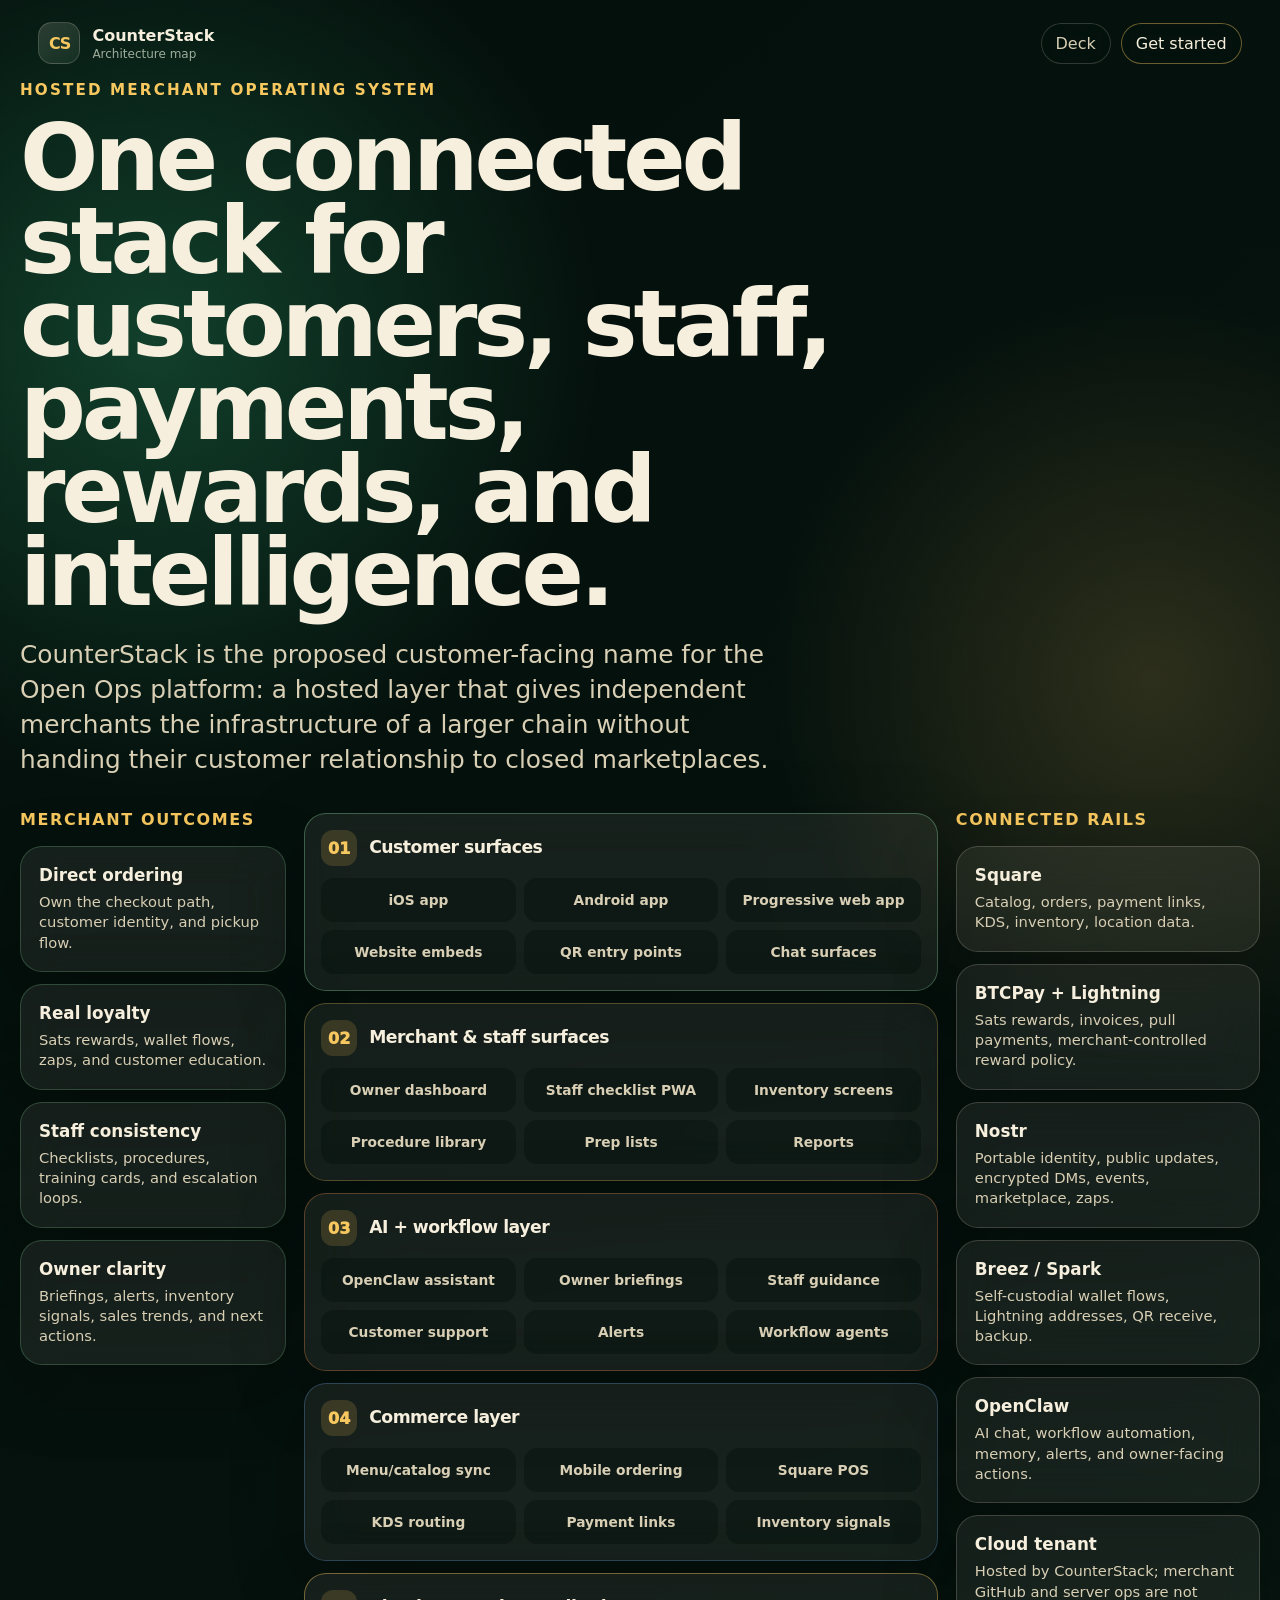
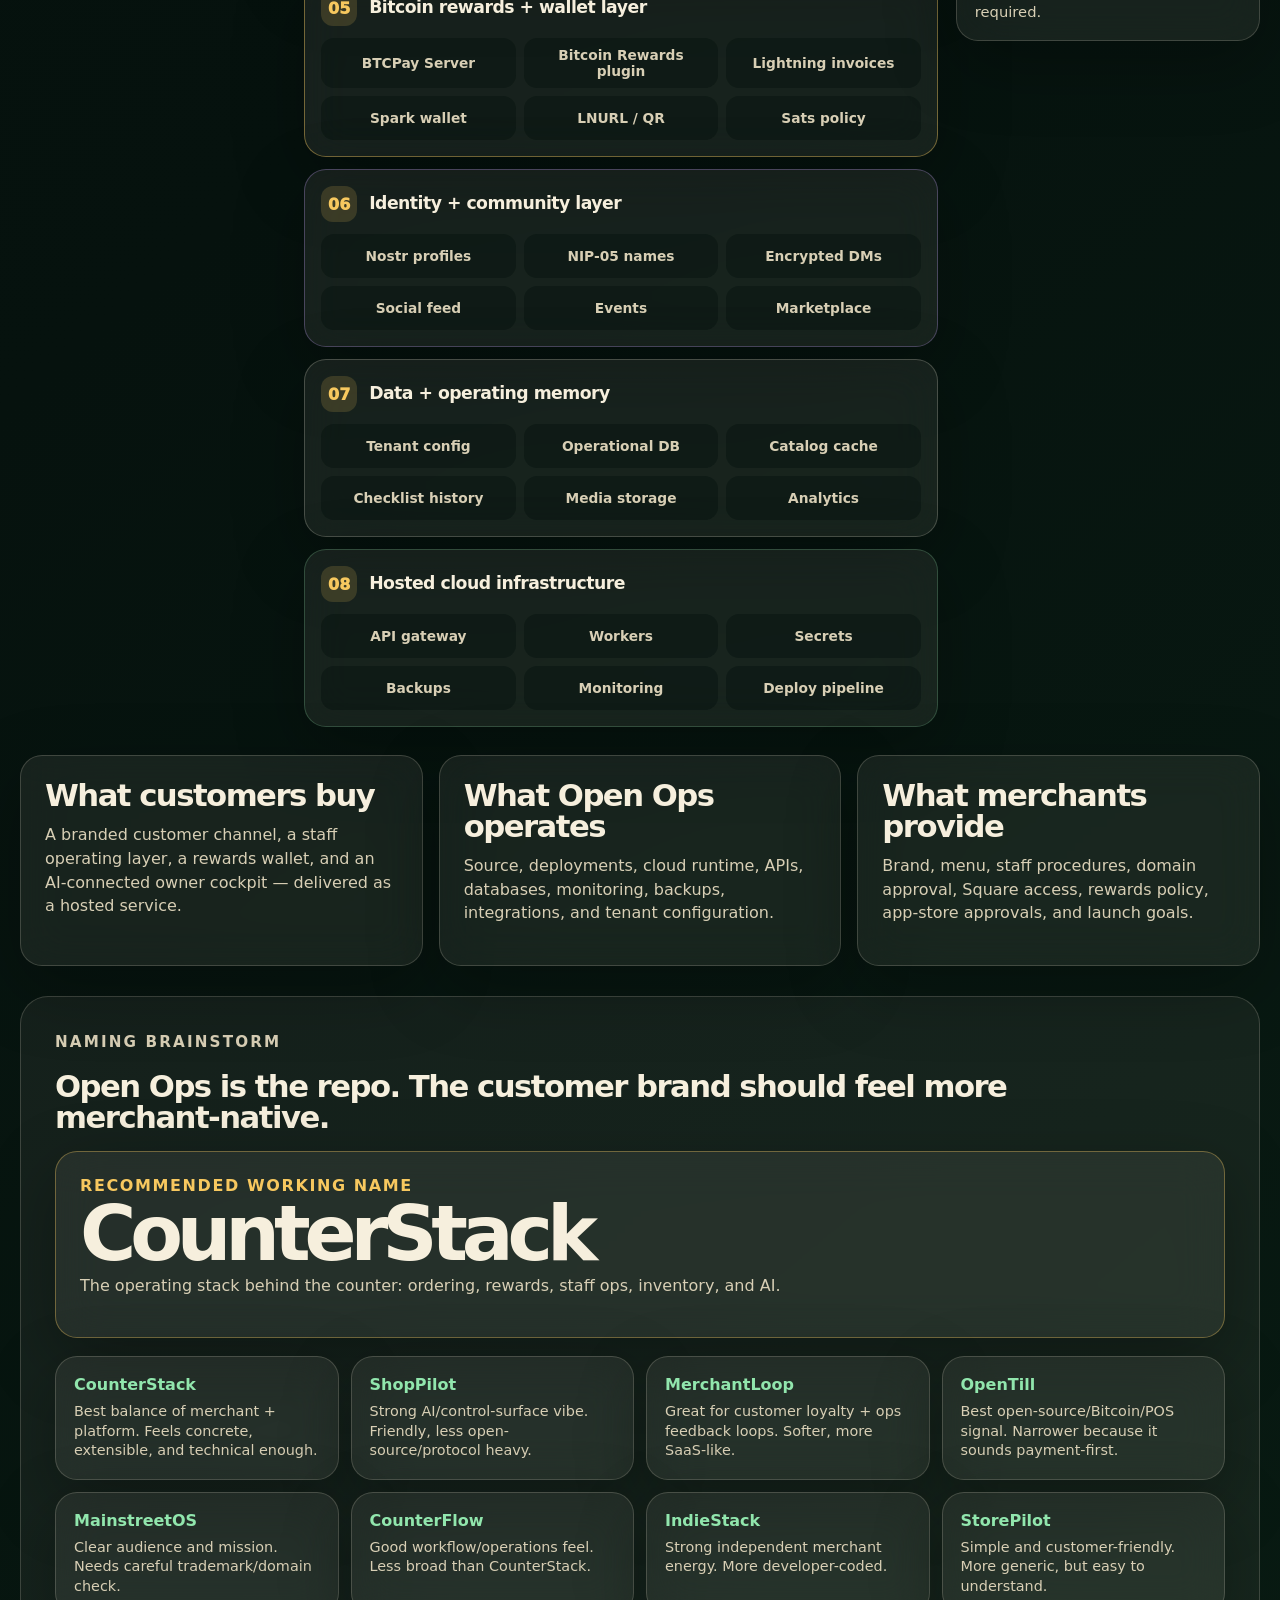
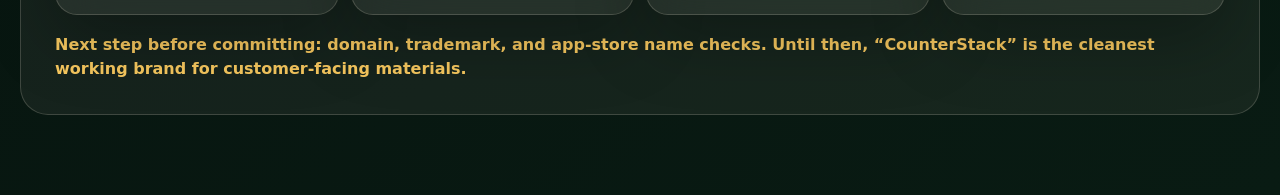
==== site/architecture.html @ 04ee6bf1 "Add architecture map and naming brainstorm" ====
<!doctype html>
<html lang="en">
  <head>
    <meta charset="utf-8" />
    <meta name="viewport" content="width=device-width, initial-scale=1" />
    <meta
      name="description"
      content="CounterStack architecture: a hosted merchant operating system for customer apps, staff ops, Bitcoin rewards, Nostr identity, and AI assistance."
    />
    <title>Architecture — CounterStack / Open Ops</title>
    <link rel="stylesheet" href="styles.css" />
  </head>
  <body class="architecture-page">
    <div class="ambient ambient-one"></div>
    <div class="ambient ambient-two"></div>

    <header class="topbar intake-topbar">
      <a class="brand" href="index.html#1" aria-label="Back to deck">
        <span class="brand-mark">CS</span>
        <span>
          <strong>CounterStack</strong>
          <small>Architecture map</small>
        </span>
      </a>
      <div class="topbar-actions">
        <a class="ghost-button" href="index.html#1">Deck</a>
        <a class="ghost-button get-started-link" href="get-started.html">Get started</a>
      </div>
    </header>

    <main class="architecture-shell">
      <section class="architecture-hero">
        <p class="eyebrow">Hosted merchant operating system</p>
        <h1>One connected stack for customers, staff, payments, rewards, and intelligence.</h1>
        <p class="lead">
          CounterStack is the proposed customer-facing name for the Open Ops platform: a hosted layer that gives independent merchants the infrastructure of a larger chain without handing their customer relationship to closed marketplaces.
        </p>
      </section>

      <section class="architecture-map" aria-label="Comprehensive CounterStack architecture diagram">
        <div class="map-column outcomes">
          <h2>Merchant outcomes</h2>
          <div class="map-card outcome-card"><strong>Direct ordering</strong><span>Own the checkout path, customer identity, and pickup flow.</span></div>
          <div class="map-card outcome-card"><strong>Real loyalty</strong><span>Sats rewards, wallet flows, zaps, and customer education.</span></div>
          <div class="map-card outcome-card"><strong>Staff consistency</strong><span>Checklists, procedures, training cards, and escalation loops.</span></div>
          <div class="map-card outcome-card"><strong>Owner clarity</strong><span>Briefings, alerts, inventory signals, sales trends, and next actions.</span></div>
        </div>

        <div class="map-column core-stack">
          <div class="architecture-layer customer-layer">
            <div class="layer-title"><span>01</span><h2>Customer surfaces</h2></div>
            <div class="layer-grid">
              <b>iOS app</b><b>Android app</b><b>Progressive web app</b><b>Website embeds</b><b>QR entry points</b><b>Chat surfaces</b>
            </div>
          </div>

          <div class="architecture-layer merchant-layer">
            <div class="layer-title"><span>02</span><h2>Merchant & staff surfaces</h2></div>
            <div class="layer-grid">
              <b>Owner dashboard</b><b>Staff checklist PWA</b><b>Inventory screens</b><b>Procedure library</b><b>Prep lists</b><b>Reports</b>
            </div>
          </div>

          <div class="architecture-layer intelligence-layer">
            <div class="layer-title"><span>03</span><h2>AI + workflow layer</h2></div>
            <div class="layer-grid">
              <b>OpenClaw assistant</b><b>Owner briefings</b><b>Staff guidance</b><b>Customer support</b><b>Alerts</b><b>Workflow agents</b>
            </div>
          </div>

          <div class="architecture-layer commerce-layer">
            <div class="layer-title"><span>04</span><h2>Commerce layer</h2></div>
            <div class="layer-grid">
              <b>Menu/catalog sync</b><b>Mobile ordering</b><b>Square POS</b><b>KDS routing</b><b>Payment links</b><b>Inventory signals</b>
            </div>
          </div>

          <div class="architecture-layer rewards-layer">
            <div class="layer-title"><span>05</span><h2>Bitcoin rewards + wallet layer</h2></div>
            <div class="layer-grid">
              <b>BTCPay Server</b><b>Bitcoin Rewards plugin</b><b>Lightning invoices</b><b>Spark wallet</b><b>LNURL / QR</b><b>Sats policy</b>
            </div>
          </div>

          <div class="architecture-layer identity-layer">
            <div class="layer-title"><span>06</span><h2>Identity + community layer</h2></div>
            <div class="layer-grid">
              <b>Nostr profiles</b><b>NIP-05 names</b><b>Encrypted DMs</b><b>Social feed</b><b>Events</b><b>Marketplace</b>
            </div>
          </div>

          <div class="architecture-layer data-layer">
            <div class="layer-title"><span>07</span><h2>Data + operating memory</h2></div>
            <div class="layer-grid">
              <b>Tenant config</b><b>Operational DB</b><b>Catalog cache</b><b>Checklist history</b><b>Media storage</b><b>Analytics</b>
            </div>
          </div>

          <div class="architecture-layer infra-layer">
            <div class="layer-title"><span>08</span><h2>Hosted cloud infrastructure</h2></div>
            <div class="layer-grid">
              <b>API gateway</b><b>Workers</b><b>Secrets</b><b>Backups</b><b>Monitoring</b><b>Deploy pipeline</b>
            </div>
          </div>
        </div>

        <div class="map-column integrations">
          <h2>Connected rails</h2>
          <div class="map-card"><strong>Square</strong><span>Catalog, orders, payment links, KDS, inventory, location data.</span></div>
          <div class="map-card"><strong>BTCPay + Lightning</strong><span>Sats rewards, invoices, pull payments, merchant-controlled reward policy.</span></div>
          <div class="map-card"><strong>Nostr</strong><span>Portable identity, public updates, encrypted DMs, events, marketplace, zaps.</span></div>
          <div class="map-card"><strong>Breez / Spark</strong><span>Self-custodial wallet flows, Lightning addresses, QR receive, backup.</span></div>
          <div class="map-card"><strong>OpenClaw</strong><span>AI chat, workflow automation, memory, alerts, and owner-facing actions.</span></div>
          <div class="map-card"><strong>Cloud tenant</strong><span>Hosted by CounterStack; merchant GitHub and server ops are not required.</span></div>
        </div>
      </section>

      <section class="architecture-story">
        <article>
          <h2>What customers buy</h2>
          <p>
            A branded customer channel, a staff operating layer, a rewards wallet, and an AI-connected owner cockpit — delivered as a hosted service.
          </p>
        </article>
        <article>
          <h2>What Open Ops operates</h2>
          <p>
            Source, deployments, cloud runtime, APIs, databases, monitoring, backups, integrations, and tenant configuration.
          </p>
        </article>
        <article>
          <h2>What merchants provide</h2>
          <p>
            Brand, menu, staff procedures, domain approval, Square access, rewards policy, app-store approvals, and launch goals.
          </p>
        </article>
      </section>

      <section class="naming-lab" aria-labelledby="naming-title">
        <p class="eyebrow">Naming brainstorm</p>
        <h2 id="naming-title">Open Ops is the repo. The customer brand should feel more merchant-native.</h2>
        <div class="name-recommendation">
          <span>Recommended working name</span>
          <strong>CounterStack</strong>
          <p>The operating stack behind the counter: ordering, rewards, staff ops, inventory, and AI.</p>
        </div>
        <div class="name-grid">
          <article><strong>CounterStack</strong><span>Best balance of merchant + platform. Feels concrete, extensible, and technical enough.</span></article>
          <article><strong>ShopPilot</strong><span>Strong AI/control-surface vibe. Friendly, less open-source/protocol heavy.</span></article>
          <article><strong>MerchantLoop</strong><span>Great for customer loyalty + ops feedback loops. Softer, more SaaS-like.</span></article>
          <article><strong>OpenTill</strong><span>Best open-source/Bitcoin/POS signal. Narrower because it sounds payment-first.</span></article>
          <article><strong>MainstreetOS</strong><span>Clear audience and mission. Needs careful trademark/domain check.</span></article>
          <article><strong>CounterFlow</strong><span>Good workflow/operations feel. Less broad than CounterStack.</span></article>
          <article><strong>IndieStack</strong><span>Strong independent merchant energy. More developer-coded.</span></article>
          <article><strong>StorePilot</strong><span>Simple and customer-friendly. More generic, but easy to understand.</span></article>
        </div>
        <p class="naming-note">Next step before committing: domain, trademark, and app-store name checks. Until then, “CounterStack” is the cleanest working brand for customer-facing materials.</p>
      </section>
    </main>
  </body>
</html>
---- site/styles.css ----
:root {
  color-scheme: dark;
  --bg: #06120e;
  --bg-2: #0c2018;
  --panel: rgba(246, 239, 221, 0.08);
  --panel-strong: rgba(246, 239, 221, 0.14);
  --cream: #f6efdd;
  --cream-soft: #d8cfb5;
  --muted: #9fae9c;
  --green: #123d2c;
  --green-2: #1f6f4a;
  --mint: #91e6ad;
  --gold: #f7c85f;
  --orange: #f08b4f;
  --line: rgba(246, 239, 221, 0.18);
  --shadow: 0 30px 90px rgba(0, 0, 0, 0.4);
  --radius: 28px;
  --radius-sm: 16px;
  --font: ui-sans-serif, system-ui, -apple-system, BlinkMacSystemFont, "SF Pro Display", "Segoe UI", sans-serif;
  --mono: ui-monospace, SFMono-Regular, Menlo, Monaco, Consolas, "Liberation Mono", monospace;
}

* {
  box-sizing: border-box;
}

html,
body {
  min-height: 100%;
  margin: 0;
  overflow: hidden;
  background:
    radial-gradient(circle at 12% 10%, rgba(31, 111, 74, 0.5), transparent 28rem),
    radial-gradient(circle at 90% 20%, rgba(247, 200, 95, 0.16), transparent 24rem),
    radial-gradient(circle at 50% 120%, rgba(145, 230, 173, 0.12), transparent 28rem),
    linear-gradient(140deg, #04100c, var(--bg) 45%, #091b13);
  color: var(--cream);
  font-family: var(--font);
}

body::before {
  position: fixed;
  inset: 0;
  z-index: -3;
  pointer-events: none;
  content: "";
  opacity: 0.18;
  background-image:
    linear-gradient(rgba(246, 239, 221, 0.06) 1px, transparent 1px),
    linear-gradient(90deg, rgba(246, 239, 221, 0.06) 1px, transparent 1px);
  background-size: 72px 72px;
  mask-image: radial-gradient(circle at 50% 50%, black, transparent 78%);
}

.ambient {
  position: fixed;
  z-index: -2;
  filter: blur(22px);
  border-radius: 999px;
  opacity: 0.55;
  pointer-events: none;
}

.ambient-one {
  width: 24rem;
  height: 24rem;
  left: -8rem;
  bottom: 6rem;
  background: rgba(31, 111, 74, 0.34);
}

.ambient-two {
  width: 18rem;
  height: 18rem;
  right: -4rem;
  top: 7rem;
  background: rgba(247, 200, 95, 0.14);
}

.topbar,
.bottombar {
  position: fixed;
  left: clamp(18px, 3vw, 44px);
  right: clamp(18px, 3vw, 44px);
  z-index: 10;
  display: flex;
  align-items: center;
  justify-content: space-between;
  color: var(--cream-soft);
}

.topbar {
  top: 22px;
}

.bottombar {
  bottom: 22px;
  gap: 18px;
}

.brand {
  display: inline-flex;
  gap: 12px;
  align-items: center;
  color: var(--cream);
  text-decoration: none;
}

.brand-mark {
  display: grid;
  width: 42px;
  height: 42px;
  place-items: center;
  border: 1px solid var(--line);
  border-radius: 14px;
  background: linear-gradient(145deg, rgba(246, 239, 221, 0.16), rgba(145, 230, 173, 0.08));
  color: var(--gold);
  font-weight: 900;
  letter-spacing: -0.08em;
}

.brand strong,
.brand small {
  display: block;
}

.brand small {
  margin-top: 2px;
  color: var(--muted);
  font-size: 0.75rem;
}

.topbar-actions {
  display: flex;
  gap: 10px;
  align-items: center;
}

.slide-count,
.ghost-button {
  border: 1px solid var(--line);
  border-radius: 999px;
  background: rgba(5, 18, 14, 0.56);
  color: var(--cream-soft);
  backdrop-filter: blur(18px);
}

.slide-count {
  padding: 10px 14px;
  font-size: 0.82rem;
}

.ghost-button {
  padding: 10px 14px;
  cursor: pointer;
  font: inherit;
  transition: 180ms ease;
}

.ghost-button:hover,
.ghost-button[aria-pressed="true"] {
  border-color: rgba(247, 200, 95, 0.45);
  color: var(--cream);
  transform: translateY(-1px);
}

.deck {
  position: relative;
  width: 100vw;
  height: 100vh;
}

.slide {
  position: absolute;
  inset: 0;
  display: none;
  width: 100%;
  height: 100%;
  padding: clamp(84px, 9vh, 112px) clamp(32px, 6vw, 92px) clamp(76px, 8vh, 100px);
  overflow: hidden;
}

.slide.active {
  display: block;
  animation: slideIn 420ms cubic-bezier(0.2, 0.8, 0.2, 1);
}

@keyframes slideIn {
  from {
    opacity: 0;
    transform: translateY(18px) scale(0.99);
  }
  to {
    opacity: 1;
    transform: translateY(0) scale(1);
  }
}

.slide::after {
  position: absolute;
  right: clamp(24px, 5vw, 72px);
  bottom: clamp(72px, 9vh, 110px);
  z-index: -1;
  width: min(42vw, 560px);
  height: min(42vw, 560px);
  content: "";
  border: 1px solid rgba(246, 239, 221, 0.08);
  border-radius: 50%;
  background: radial-gradient(circle, rgba(145, 230, 173, 0.08), transparent 62%);
}

.eyebrow {
  margin: 0 0 18px;
  color: var(--gold);
  font-size: clamp(0.78rem, 1.2vw, 0.95rem);
  font-weight: 800;
  letter-spacing: 0.14em;
  text-transform: uppercase;
}

h1,
h2,
h3,
p {
  margin-top: 0;
}

h1 {
  max-width: 9ch;
  margin-bottom: 18px;
  font-size: clamp(5.8rem, 15vw, 13.5rem);
  line-height: 0.78;
  letter-spacing: -0.095em;
}

h2 {
  max-width: 1040px;
  margin-bottom: 34px;
  font-size: clamp(2.55rem, 5.5vw, 6.1rem);
  line-height: 0.92;
  letter-spacing: -0.072em;
}

h3 {
  margin-bottom: 10px;
  color: var(--cream);
  font-size: clamp(1.02rem, 1.5vw, 1.35rem);
  line-height: 1.06;
  letter-spacing: -0.035em;
}

.lead {
  max-width: 760px;
  color: var(--cream-soft);
  font-size: clamp(1.08rem, 2vw, 1.55rem);
  line-height: 1.42;
}

.hero-subtitle {
  margin-bottom: 22px;
  color: var(--mint);
  font-size: clamp(1.5rem, 3.3vw, 3rem);
  line-height: 1;
  letter-spacing: -0.055em;
}

.slide-grid,
.split,
.three-column,
.proof-grid,
.feature-showcase,
.chat-layout,
.pricing-grid,
.moat-grid,
.ask-grid {
  display: grid;
  gap: clamp(18px, 3vw, 36px);
}

.hero-grid {
  grid-template-columns: minmax(0, 1fr) minmax(360px, 0.68fr);
  align-items: center;
  height: 100%;
}

.hero-actions,
.pill-row {
  display: flex;
  flex-wrap: wrap;
  gap: 10px;
}

.hero-actions span,
.pill-row span {
  padding: 10px 14px;
  border: 1px solid var(--line);
  border-radius: 999px;
  background: rgba(246, 239, 221, 0.07);
  color: var(--cream-soft);
  font-size: 0.95rem;
}

.device-cluster {
  position: relative;
  min-height: 520px;
}

.phone,
.feature-phone,
.dashboard-card,
.briefing-card,
.identity-card,
.chat-window,
.fit-card,
.card,
.price-card,
.proof-grid article,
.moat-grid article,
.ask-grid article,
.ops-step,
.revenue-wheel div {
  border: 1px solid var(--line);
  border-radius: var(--radius);
  background:
    linear-gradient(145deg, rgba(246, 239, 221, 0.12), rgba(246, 239, 221, 0.05)),
    rgba(5, 18, 14, 0.54);
  box-shadow: var(--shadow);
  backdrop-filter: blur(22px);
}

.phone {
  position: absolute;
  right: 40px;
  top: 2px;
  width: 250px;
  height: 500px;
  padding: 22px;
  border-radius: 38px;
  transform: rotate(4deg);
}

.phone-left {
  right: 54px;
}

.phone-header {
  width: 74px;
  height: 8px;
  margin: 0 auto 30px;
  border-radius: 999px;
  background: rgba(246, 239, 221, 0.22);
}

.app-card {
  padding: 18px;
  margin-bottom: 14px;
  border-radius: 18px;
  font-weight: 800;
}

.app-card.green {
  background: linear-gradient(135deg, var(--green-2), #2a9b66);
  color: #edfff4;
}

.app-card.cream {
  background: var(--cream);
  color: #153628;
}

.app-card.outline {
  border: 1px solid var(--line);
  color: var(--cream-soft);
}

.dashboard-card {
  position: absolute;
  right: 220px;
  bottom: 32px;
  width: min(390px, 80vw);
  padding: 24px;
}

.dashboard-topline,
.briefing-header,
.metric-row {
  display: flex;
  align-items: center;
  justify-content: space-between;
}

.dashboard-topline {
  margin-bottom: 22px;
  color: var(--gold);
  font-weight: 800;
}

.metric-row {
  padding: 12px 0;
  border-top: 1px solid var(--line);
  color: var(--cream-soft);
}

.metric-row b {
  color: var(--mint);
}

.sparkline {
  height: 70px;
  margin-top: 16px;
  border-radius: 18px;
  background:
    linear-gradient(120deg, transparent 0 12%, rgba(145, 230, 173, 0.22) 12% 18%, transparent 18% 31%, rgba(247, 200, 95, 0.25) 31% 36%, transparent 36% 52%, rgba(145, 230, 173, 0.28) 52% 60%, transparent 60%),
    linear-gradient(to top, rgba(145, 230, 173, 0.18), transparent),
    rgba(246, 239, 221, 0.06);
}

.split {
  grid-template-columns: minmax(0, 0.92fr) minmax(380px, 1fr);
  align-items: start;
}

.split.reverse {
  grid-template-columns: minmax(380px, 0.72fr) minmax(0, 1fr);
}

.pain-list,
.check-list,
.two-column-list ul {
  padding: 0;
  margin: 0;
  list-style: none;
}

.pain-list li,
.check-list li,
.two-column-list li {
  position: relative;
  padding: 12px 0 12px 34px;
  border-bottom: 1px solid rgba(246, 239, 221, 0.1);
  color: var(--cream-soft);
  font-size: clamp(1rem, 1.45vw, 1.25rem);
}

.pain-list li::before,
.check-list li::before,
.two-column-list li::before {
  position: absolute;
  left: 0;
  color: var(--gold);
  content: "✦";
}

.check-list li::before,
.two-column-list li::before {
  color: var(--mint);
  content: "✓";
}

.messy-stack,
.merchant-grid {
  display: flex;
  flex-wrap: wrap;
  gap: 14px;
  align-content: start;
  padding: 32px;
  border: 1px solid var(--line);
  border-radius: var(--radius);
  background: rgba(246, 239, 221, 0.06);
}

.messy-stack span,
.merchant-grid span {
  padding: 16px 18px;
  border: 1px solid rgba(246, 239, 221, 0.18);
  border-radius: 18px;
  background: rgba(5, 18, 14, 0.5);
  color: var(--cream);
  font-weight: 850;
}

.three-column,
.pricing-grid,
.moat-grid,
.ask-grid {
  grid-template-columns: repeat(3, minmax(0, 1fr));
}

.three-column.compact {
  margin-top: 30px;
}

.card,
.proof-grid article,
.moat-grid article,
.ask-grid article,
.price-card {
  padding: clamp(20px, 2.5vw, 32px);
}

.card p,
.proof-grid p,
.moat-grid p,
.ask-grid p,
.price-card p,
.fit-card p,
.ops-step small,
.revenue-wheel span,
.ai-capabilities span {
  color: var(--cream-soft);
  line-height: 1.45;
}

.icon {
  display: inline-grid;
  width: 48px;
  height: 48px;
  margin-bottom: 18px;
  place-items: center;
  border-radius: 16px;
  background: rgba(247, 200, 95, 0.13);
  font-size: 1.35rem;
}

.statement {
  max-width: 960px;
  margin: 34px 0 0;
  color: var(--mint);
  font-size: clamp(1.25rem, 2.2vw, 2rem);
  font-weight: 850;
  line-height: 1.18;
  letter-spacing: -0.045em;
}

.statement.small {
  font-size: clamp(1.05rem, 1.7vw, 1.38rem);
}

.layered-system {
  display: grid;
  gap: 16px;
  max-width: 1080px;
}

.layer {
  display: grid;
  grid-template-columns: minmax(190px, 0.28fr) 1fr;
  gap: 20px;
  align-items: center;
  padding: 24px 28px;
  border: 1px solid var(--line);
  border-radius: 22px;
  background: rgba(246, 239, 221, 0.07);
}

.layer strong {
  color: var(--cream);
  font-size: clamp(1.12rem, 1.7vw, 1.45rem);
}

.layer span {
  color: var(--cream-soft);
}

.layer-customer { border-color: rgba(145, 230, 173, 0.32); }
.layer-ops { border-color: rgba(247, 200, 95, 0.3); }
.layer-intel { border-color: rgba(240, 139, 79, 0.3); }
.layer-open { border-color: rgba(246, 239, 221, 0.22); }

.proof-grid {
  grid-template-columns: repeat(3, minmax(0, 1fr));
}

.proof-grid article {
  min-height: 180px;
}

.feature-showcase {
  grid-template-columns: minmax(280px, 0.42fr) minmax(0, 1fr);
  align-items: center;
}

.feature-phone {
  min-height: 520px;
  padding: 30px;
  border-radius: 42px;
}

.feature-phone h3 {
  font-size: 2rem;
}

.tab-row {
  display: flex;
  gap: 8px;
  margin-bottom: 28px;
}

.tab-row span {
  flex: 1;
  padding: 9px;
  border-radius: 999px;
  background: rgba(246, 239, 221, 0.08);
  color: var(--cream-soft);
  text-align: center;
  font-size: 0.78rem;
}

.two-column-list {
  display: grid;
  grid-template-columns: repeat(2, minmax(0, 1fr));
  gap: 28px;
}

.architecture-row {
  display: grid;
  grid-template-columns: 1.2fr auto 1.2fr auto 1fr auto 1fr;
  gap: 12px;
  align-items: center;
  margin-bottom: 18px;
}

.node {
  min-height: 126px;
  display: grid;
  place-items: center;
  padding: 22px;
  border: 1px solid var(--line);
  border-radius: 24px;
  background: rgba(246, 239, 221, 0.07);
  color: var(--cream);
  font-weight: 900;
  text-align: center;
  line-height: 1.1;
}

.node small {
  color: var(--cream-soft);
  font-weight: 650;
}

.node.accent {
  border-color: rgba(247, 200, 95, 0.55);
  background: linear-gradient(145deg, rgba(247, 200, 95, 0.16), rgba(246, 239, 221, 0.06));
}

.arrow {
  color: var(--gold);
  font-size: 2rem;
  font-weight: 900;
}

.footnote {
  margin-top: 22px;
  padding: 16px 18px;
  border: 1px solid rgba(247, 200, 95, 0.22);
  border-radius: 18px;
  background: rgba(247, 200, 95, 0.07);
  color: var(--cream-soft);
}

code {
  font-family: var(--mono);
  color: var(--mint);
}

.identity-card {
  padding: 34px;
}

.avatar {
  display: inline-grid;
  width: 78px;
  height: 78px;
  margin-bottom: 28px;
  place-items: center;
  border-radius: 24px;
  background: linear-gradient(145deg, var(--green-2), var(--green));
  color: var(--cream);
  font-family: var(--mono);
  font-weight: 900;
}

.chat-layout {
  grid-template-columns: minmax(380px, 0.82fr) minmax(0, 1fr);
  align-items: stretch;
}

.chat-window {
  padding: 24px;
}

.bubble {
  max-width: 88%;
  padding: 14px 16px;
  margin: 12px 0;
  border-radius: 18px;
  line-height: 1.35;
}

.bubble.user {
  margin-left: auto;
  background: var(--cream);
  color: #143527;
  font-weight: 750;
}

.bubble.ai {
  background: rgba(145, 230, 173, 0.12);
  color: var(--cream-soft);
}

.ai-capabilities {
  display: grid;
  gap: 14px;
}

.ai-capabilities article {
  padding: 24px;
  border: 1px solid var(--line);
  border-radius: 22px;
  background: rgba(246, 239, 221, 0.06);
}

.ai-capabilities strong,
.ai-capabilities span {
  display: block;
}

.ai-capabilities strong {
  margin-bottom: 8px;
  color: var(--gold);
}

.ops-flow {
  display: grid;
  grid-template-columns: repeat(3, minmax(0, 1fr));
  gap: 18px;
}

.ops-step {
  padding: 26px;
}

.ops-step span {
  display: inline-grid;
  width: 42px;
  height: 42px;
  margin-bottom: 18px;
  place-items: center;
  border-radius: 50%;
  background: var(--gold);
  color: #143527;
  font-weight: 950;
}

.ops-step strong,
.ops-step small {
  display: block;
}

.ops-step strong {
  margin-bottom: 8px;
  font-size: 1.25rem;
}

.lower {
  margin-top: 26px;
}

.briefing-card {
  max-width: 1040px;
  padding: 30px;
}

.briefing-header {
  margin-bottom: 22px;
}

.briefing-header span {
  color: var(--gold);
  font-weight: 850;
  text-transform: uppercase;
  letter-spacing: 0.12em;
}

.briefing-grid {
  display: grid;
  grid-template-columns: repeat(4, minmax(0, 1fr));
  gap: 14px;
}

.briefing-grid article {
  padding: 20px;
  border-radius: 18px;
  background: rgba(246, 239, 221, 0.07);
}

.briefing-grid small,
.briefing-grid b,
.briefing-grid em {
  display: block;
}

.briefing-grid small {
  color: var(--muted);
}

.briefing-grid b {
  margin: 8px 0 4px;
  color: var(--cream);
  font-size: 1.9rem;
  letter-spacing: -0.05em;
}

.briefing-grid em {
  color: var(--mint);
  font-style: normal;
}

.pill-row {
  max-width: 1050px;
  margin-top: 28px;
}

.stack-diagram {
  display: grid;
  gap: 12px;
}

.stack-row {
  display: grid;
  grid-template-columns: 140px repeat(4, minmax(0, 1fr));
  gap: 10px;
  align-items: center;
}

.stack-row span,
.stack-row b {
  padding: 16px;
  border: 1px solid var(--line);
  border-radius: 16px;
}

.stack-row span {
  color: var(--gold);
  font-weight: 900;
  text-transform: uppercase;
  letter-spacing: 0.08em;
  font-size: 0.76rem;
}

.stack-row b {
  min-height: 56px;
  display: grid;
  place-items: center;
  background: rgba(246, 239, 221, 0.06);
  color: var(--cream-soft);
  text-align: center;
  font-size: 0.95rem;
}

.price-card {
  position: relative;
  min-height: 290px;
}

.price-card.highlighted {
  border-color: rgba(247, 200, 95, 0.5);
  background: linear-gradient(145deg, rgba(247, 200, 95, 0.14), rgba(246, 239, 221, 0.06));
}

.tier {
  display: inline-block;
  margin-bottom: 28px;
  padding: 8px 12px;
  border-radius: 999px;
  background: rgba(145, 230, 173, 0.1);
  color: var(--mint);
  font-size: 0.82rem;
  font-weight: 900;
  letter-spacing: 0.08em;
  text-transform: uppercase;
}

.merchant-grid {
  max-width: 1060px;
}

.fit-card {
  max-width: 980px;
  margin-top: 28px;
  padding: 28px;
}

.revenue-wheel {
  display: grid;
  grid-template-columns: repeat(5, minmax(0, 1fr));
  gap: 14px;
}

.revenue-wheel div {
  min-height: 190px;
  display: flex;
  flex-direction: column;
  justify-content: space-between;
  padding: 22px;
}

.revenue-wheel strong {
  color: var(--cream);
  font-size: 1.15rem;
}

.timeline {
  display: grid;
  grid-template-columns: repeat(4, minmax(0, 1fr));
  gap: 14px;
}

.timeline article {
  position: relative;
  min-height: 300px;
  padding: 26px;
  border: 1px solid var(--line);
  border-radius: var(--radius);
  background: rgba(246, 239, 221, 0.06);
}

.timeline span {
  display: block;
  margin-bottom: 54px;
  color: rgba(247, 200, 95, 0.52);
  font-size: 4rem;
  font-weight: 950;
  line-height: 0.8;
  letter-spacing: -0.08em;
}

.timeline p {
  color: var(--cream-soft);
  line-height: 1.45;
}

.moat-grid {
  grid-template-columns: repeat(4, minmax(0, 1fr));
}

.ask-grid {
  margin-bottom: 36px;
}

.closing-line {
  max-width: 1100px;
  color: var(--mint);
  font-size: clamp(2rem, 4.3vw, 4.8rem);
  font-weight: 950;
  line-height: 0.95;
  letter-spacing: -0.065em;
}

.speaker-notes {
  display: none;
  position: absolute;
  right: clamp(32px, 6vw, 92px);
  bottom: 78px;
  left: clamp(32px, 6vw, 92px);
  padding: 16px 18px;
  border: 1px solid rgba(247, 200, 95, 0.28);
  border-radius: 18px;
  background: rgba(5, 18, 14, 0.82);
  color: var(--cream-soft);
  font-size: 0.95rem;
  line-height: 1.4;
  backdrop-filter: blur(20px);
}

body.show-notes .speaker-notes {
  display: block;
}

.progress {
  flex: 1;
  height: 8px;
  overflow: hidden;
  border: 1px solid var(--line);
  border-radius: 999px;
  background: rgba(246, 239, 221, 0.08);
}

.progress span {
  display: block;
  width: 0;
  height: 100%;
  border-radius: inherit;
  background: linear-gradient(90deg, var(--mint), var(--gold));
  transition: width 240ms ease;
}

.keyboard-hint {
  color: var(--muted);
  font-size: 0.82rem;
  white-space: nowrap;
}

@media (max-width: 980px) {
  html,
  body {
    overflow: auto;
  }

  .topbar,
  .bottombar {
    position: static;
    padding: 16px;
  }

  .bottombar {
    display: none;
  }

  .deck {
    height: auto;
  }

  .slide,
  .slide.active {
    position: relative;
    display: block;
    min-height: auto;
    padding: 48px 20px;
    animation: none;
  }

  .slide::after,
  .speaker-notes,
  .topbar-actions {
    display: none !important;
  }

  .hero-grid,
  .split,
  .split.reverse,
  .feature-showcase,
  .chat-layout,
  .three-column,
  .proof-grid,
  .pricing-grid,
  .moat-grid,
  .ask-grid,
  .ops-flow,
  .briefing-grid,
  .timeline,
  .revenue-wheel {
    grid-template-columns: 1fr;
  }

  .device-cluster {
    min-height: 520px;
  }

  .phone {
    right: 22px;
  }

  .dashboard-card {
    right: auto;
    left: 0;
  }

  .architecture-row {
    grid-template-columns: 1fr;
  }

  .arrow {
    transform: rotate(90deg);
    text-align: center;
  }

  .stack-row {
    grid-template-columns: 1fr;
  }

  .two-column-list {
    grid-template-columns: 1fr;
  }
}

@media print {
  @page {
    size: 16in 9in;
    margin: 0;
  }

  html,
  body {
    overflow: visible;
    background: #06120e !important;
    print-color-adjust: exact;
    -webkit-print-color-adjust: exact;
  }

  .topbar,
  .bottombar,
  .ambient {
    display: none !important;
  }

  .deck {
    width: auto;
    height: auto;
  }

  .slide,
  .slide.active {
    position: relative;
    display: block !important;
    width: 16in;
    height: 9in;
    page-break-after: always;
    padding: 0.75in 0.82in 0.72in;
    overflow: hidden;
    animation: none;
  }

  .speaker-notes {
    display: none !important;
  }
}

.requirements-slide h2 {
  max-width: 1160px;
  margin-bottom: 18px;
  font-size: clamp(2rem, 4.2vw, 4.5rem);
}

.requirements-layout {
  display: grid;
  grid-template-columns: repeat(3, minmax(0, 1fr));
  gap: 14px;
}

.requirements-card {
  padding: 18px 20px;
  border: 1px solid var(--line);
  border-radius: 24px;
  background: rgba(246, 239, 221, 0.07);
  box-shadow: var(--shadow);
  backdrop-filter: blur(22px);
}

.requirements-card h3 {
  margin-bottom: 12px;
  color: var(--gold);
  font-size: clamp(1rem, 1.35vw, 1.18rem);
  letter-spacing: -0.02em;
}

.requirements-card ul {
  padding: 0;
  margin: 0;
  list-style: none;
}

.requirements-card li {
  position: relative;
  padding: 5px 0 5px 20px;
  border-bottom: 1px solid rgba(246, 239, 221, 0.08);
  color: var(--cream-soft);
  font-size: clamp(0.7rem, 0.95vw, 0.86rem);
  line-height: 1.24;
}

.requirements-card li::before {
  position: absolute;
  left: 0;
  color: var(--mint);
  content: "✓";
  font-weight: 900;
}

.repo-matrix {
  display: flex;
  flex-wrap: wrap;
  gap: 8px;
  align-items: center;
  margin-top: 14px;
  padding: 12px;
  border: 1px solid rgba(145, 230, 173, 0.25);
  border-radius: 18px;
  background: rgba(145, 230, 173, 0.07);
}

.repo-matrix strong {
  margin-right: 4px;
  color: var(--mint);
  font-size: 0.9rem;
}

.repo-matrix span {
  padding: 7px 10px;
  border: 1px solid rgba(246, 239, 221, 0.14);
  border-radius: 999px;
  background: rgba(5, 18, 14, 0.44);
  color: var(--cream-soft);
  font-family: var(--mono);
  font-size: clamp(0.66rem, 0.86vw, 0.82rem);
}

.requirements-footnote {
  margin-top: 12px;
  font-size: clamp(0.66rem, 0.82vw, 0.78rem);
}

.requirements-slide .requirements-card {
  background: linear-gradient(145deg, rgba(246, 239, 221, 0.16), rgba(246, 239, 221, 0.08)), rgba(5, 18, 14, 0.78);
  border-color: rgba(246, 239, 221, 0.26);
}

.requirements-slide .requirements-card li,
.requirements-slide .requirements-footnote,
.requirements-slide .repo-matrix span {
  color: #efe7d3;
}

.requirements-slide .requirements-card {
  background: rgba(246, 239, 221, 0.94);
  color: #0b2419;
  border-color: rgba(246, 239, 221, 0.78);
}

.requirements-slide .requirements-card h3 {
  color: #123d2c;
}

.requirements-slide .requirements-card li {
  color: #17382a;
  border-bottom-color: rgba(18, 61, 44, 0.14);
}

.requirements-slide .requirements-card li::before {
  color: #1f6f4a;
}

.requirements-slide .requirements-card code {
  color: #0b5f3b;
}

.requirements-slide .requirements-card li {
  font-size: clamp(0.82rem, 1.04vw, 0.98rem);
  line-height: 1.28;
}

.requirements-slide h2 {
  color: #fff7e4;
  text-shadow: 0 2px 24px rgba(0, 0, 0, 0.55);
}

.requirements-slide .repo-matrix {
  background: rgba(246, 239, 221, 0.12);
  border-color: rgba(246, 239, 221, 0.32);
}

.requirements-slide .repo-matrix span {
  background: rgba(246, 239, 221, 0.9);
  color: #143527;
  font-weight: 750;
}

.requirements-slide .requirements-footnote {
  color: #fff1cc;
}

.requirements-slide {
  background:
    radial-gradient(circle at 12% 18%, rgba(145, 230, 173, 0.34), transparent 24rem),
    radial-gradient(circle at 88% 14%, rgba(247, 200, 95, 0.32), transparent 22rem),
    linear-gradient(135deg, #f8f0dc 0%, #eadfbe 52%, #d5c89f 100%);
  color: #092018;
}

.requirements-slide::after {
  border-color: rgba(18, 61, 44, 0.12);
  background: radial-gradient(circle, rgba(18, 61, 44, 0.08), transparent 62%);
}

.requirements-slide .eyebrow {
  color: #1f6f4a;
}

.requirements-slide h2 {
  color: #092018;
  text-shadow: none;
}

.requirements-slide .requirements-card {
  background: rgba(255, 252, 242, 0.88);
  border-color: rgba(18, 61, 44, 0.18);
  box-shadow: 0 22px 70px rgba(18, 61, 44, 0.14);
}

.requirements-slide .repo-matrix {
  background: rgba(18, 61, 44, 0.12);
  border-color: rgba(18, 61, 44, 0.2);
}

.requirements-slide .repo-matrix strong {
  color: #092018;
}

.requirements-slide .repo-matrix span {
  background: #123d2c;
  color: #fff4d6;
}

.requirements-slide .requirements-footnote {
  background: rgba(255, 252, 242, 0.82);
  border-color: rgba(18, 61, 44, 0.18);
  color: #153628;
}

.requirements-slide .requirements-footnote code {
  color: #0b5f3b;
}

body.requirements-active .brand,
body.requirements-active .keyboard-hint {
  color: #143527;
}

body.requirements-active .brand small,
body.requirements-active .keyboard-hint {
  color: rgba(20, 53, 39, 0.72);
}

body.requirements-active .slide-count,
body.requirements-active .ghost-button,
body.requirements-active .progress {
  background: rgba(255, 252, 242, 0.66);
  border-color: rgba(18, 61, 44, 0.24);
  color: #143527;
}

body.requirements-active .progress span {
  background: linear-gradient(90deg, #1f6f4a, #b47920);
}

.requirements-slide .requirements-footnote {
  font-size: clamp(0.76rem, 0.9vw, 0.9rem);
}

/* Get Started intake page */
.ghost-button {
  text-decoration: none;
}

.get-started-link {
  border-color: rgba(247, 200, 95, 0.42);
  color: var(--cream);
}

.intake-page {
  overflow: auto;
}

.intake-page .topbar {
  position: sticky;
  top: 18px;
  z-index: 20;
  margin-top: 18px;
}

.intake-shell {
  width: min(1180px, calc(100vw - 40px));
  margin: 0 auto;
  padding: clamp(72px, 9vh, 118px) 0 70px;
}

.intake-hero {
  margin-bottom: 34px;
}

.intake-hero h1 {
  max-width: 11ch;
  margin-bottom: 22px;
  font-size: clamp(4.4rem, 12vw, 10rem);
  line-height: 0.82;
}

.intake-promise {
  display: flex;
  flex-wrap: wrap;
  gap: 10px;
  margin-top: 24px;
}

.intake-promise span {
  padding: 10px 14px;
  border: 1px solid rgba(145, 230, 173, 0.25);
  border-radius: 999px;
  background: rgba(145, 230, 173, 0.08);
  color: var(--mint);
  font-weight: 750;
}

.intake-grid {
  display: grid;
  grid-template-columns: minmax(0, 1fr) minmax(320px, 0.42fr);
  gap: 24px;
  align-items: start;
}

.intake-form,
.sidecar-card,
.screenshot-card,
.output-card {
  border: 1px solid var(--line);
  border-radius: var(--radius);
  background:
    linear-gradient(145deg, rgba(246, 239, 221, 0.12), rgba(246, 239, 221, 0.05)),
    rgba(5, 18, 14, 0.64);
  box-shadow: var(--shadow);
  backdrop-filter: blur(22px);
}

.intake-form {
  padding: clamp(20px, 3vw, 34px);
}

.intake-form fieldset {
  padding: 0 0 28px;
  margin: 0 0 28px;
  border: 0;
  border-bottom: 1px solid rgba(246, 239, 221, 0.13);
}

.intake-form fieldset:last-of-type {
  margin-bottom: 0;
}

.intake-form legend,
.sidecar-card h2,
.screenshot-card h2,
.output-card h2 {
  margin-bottom: 16px;
  color: var(--gold);
  font-size: 1.05rem;
  font-weight: 900;
  letter-spacing: 0.08em;
  text-transform: uppercase;
}

.form-row {
  display: grid;
  gap: 14px;
}

.form-row.two {
  grid-template-columns: repeat(2, minmax(0, 1fr));
}

.form-row.three {
  grid-template-columns: repeat(3, minmax(0, 1fr));
}

.intake-form label {
  display: grid;
  gap: 8px;
  margin-bottom: 14px;
  color: var(--cream-soft);
  font-weight: 750;
  line-height: 1.35;
}

.intake-form input,
.intake-form select,
.intake-form textarea,
.output-card textarea {
  width: 100%;
  border: 1px solid rgba(246, 239, 221, 0.18);
  border-radius: 16px;
  background: rgba(3, 14, 10, 0.72);
  color: var(--cream);
  font: inherit;
  outline: none;
  padding: 13px 14px;
}

.intake-form input:focus,
.intake-form select:focus,
.intake-form textarea:focus,
.output-card textarea:focus {
  border-color: rgba(247, 200, 95, 0.65);
  box-shadow: 0 0 0 4px rgba(247, 200, 95, 0.08);
}

.intake-form textarea,
.output-card textarea {
  resize: vertical;
}

.checkbox-grid {
  display: grid;
  grid-template-columns: repeat(2, minmax(0, 1fr));
  gap: 10px;
}

.checkbox-grid label {
  display: flex;
  gap: 10px;
  align-items: flex-start;
  padding: 12px;
  margin: 0;
  border: 1px solid rgba(246, 239, 221, 0.12);
  border-radius: 14px;
  background: rgba(246, 239, 221, 0.05);
  color: var(--cream-soft);
}

.checkbox-grid input {
  width: auto;
  margin-top: 4px;
  accent-color: var(--gold);
}

.custom-question {
  padding: 22px !important;
  border: 1px solid rgba(247, 200, 95, 0.25) !important;
  border-radius: 22px;
  background: rgba(247, 200, 95, 0.08);
}

.form-actions,
.output-actions {
  display: flex;
  flex-wrap: wrap;
  gap: 10px;
  align-items: center;
}

.primary-button {
  border: 1px solid rgba(247, 200, 95, 0.5);
  border-radius: 999px;
  background: linear-gradient(135deg, var(--gold), #f09a45);
  color: #143527;
  cursor: pointer;
  font: inherit;
  font-weight: 900;
  padding: 12px 18px;
  text-decoration: none;
}

.primary-button:hover,
.ghost-button:hover {
  transform: translateY(-1px);
}

.intake-sidecar {
  position: sticky;
  top: 98px;
  display: grid;
  gap: 16px;
}

.sidecar-card,
.screenshot-card,
.output-card {
  padding: 24px;
}

.sidecar-card ol {
  padding-left: 20px;
  margin: 0;
  color: var(--cream-soft);
  line-height: 1.55;
}

.screenshot-slots {
  display: flex;
  flex-wrap: wrap;
  gap: 8px;
  margin-bottom: 14px;
}

.screenshot-slots span {
  padding: 8px 10px;
  border: 1px solid rgba(145, 230, 173, 0.22);
  border-radius: 999px;
  background: rgba(145, 230, 173, 0.08);
  color: var(--mint);
  font-size: 0.88rem;
  font-weight: 800;
}

.screenshot-card p,
.copy-status {
  color: var(--cream-soft);
  line-height: 1.45;
}

.output-card textarea {
  min-height: 280px;
  margin-bottom: 12px;
  font-family: var(--mono);
  font-size: 0.82rem;
  line-height: 1.42;
}

.copy-status {
  min-height: 1.3em;
  margin: 12px 0 0;
  color: var(--mint);
}

@media (max-width: 980px) {
  .intake-page .topbar {
    position: static;
    margin-top: 0;
  }

  .intake-shell {
    width: min(100% - 28px, 720px);
    padding-top: 40px;
  }

  .intake-grid,
  .form-row.two,
  .form-row.three,
  .checkbox-grid {
    grid-template-columns: 1fr;
  }

  .intake-sidecar {
    position: static;
  }
}

.requirements-footnote a {
  color: #0b5f3b;
  font-weight: 900;
}

/* Readiness selects have long labels; keep them full-width. */
.intake-form fieldset:nth-of-type(4) .form-row.three {
  grid-template-columns: 1fr;
}

/* Live screenshots */
.live-screens-slide h2 {
  max-width: 1120px;
  margin-bottom: 22px;
  font-size: clamp(2.25rem, 4.5vw, 4.8rem);
}

.screens-showcase {
  display: grid;
  grid-template-columns: repeat(5, minmax(0, 1fr));
  gap: 14px;
  align-items: end;
}

.screens-showcase figure,
.gallery-strip figure {
  margin: 0;
}

.screens-showcase figure {
  position: relative;
  padding: 10px 10px 44px;
  border: 1px solid rgba(246, 239, 221, 0.18);
  border-radius: 28px;
  background: rgba(246, 239, 221, 0.1);
  box-shadow: 0 24px 70px rgba(0, 0, 0, 0.35);
  transform: rotate(var(--tilt, 0deg));
}

.screens-showcase figure:nth-child(1) { --tilt: -3deg; }
.screens-showcase figure:nth-child(2) { --tilt: 2deg; margin-bottom: 22px; }
.screens-showcase figure:nth-child(3) { --tilt: -1deg; margin-bottom: 44px; }
.screens-showcase figure:nth-child(4) { --tilt: 2deg; margin-bottom: 18px; }
.screens-showcase figure:nth-child(5) { --tilt: -2deg; }

.screens-showcase img {
  display: block;
  width: 100%;
  height: min(48vh, 440px);
  object-fit: cover;
  object-position: top;
  border-radius: 20px;
}

.screens-showcase figcaption,
.gallery-strip figcaption {
  color: var(--cream);
  font-weight: 850;
  letter-spacing: -0.02em;
}

.screens-showcase figcaption {
  position: absolute;
  right: 12px;
  bottom: 12px;
  left: 12px;
  text-align: center;
  font-size: 0.9rem;
}

.screens-proof-pills {
  display: flex;
  flex-wrap: wrap;
  gap: 8px;
  margin-top: 22px;
}

.screens-proof-pills span {
  padding: 8px 12px;
  border: 1px solid rgba(145, 230, 173, 0.24);
  border-radius: 999px;
  background: rgba(145, 230, 173, 0.08);
  color: var(--mint);
  font-size: 0.88rem;
  font-weight: 850;
}

.product-gallery {
  margin: 0 0 28px;
  padding: clamp(20px, 3vw, 30px);
  border: 1px solid var(--line);
  border-radius: var(--radius);
  background:
    linear-gradient(145deg, rgba(246, 239, 221, 0.12), rgba(246, 239, 221, 0.05)),
    rgba(5, 18, 14, 0.58);
  box-shadow: var(--shadow);
  backdrop-filter: blur(22px);
}

.gallery-heading {
  max-width: 860px;
  margin-bottom: 22px;
}

.gallery-heading h2 {
  margin-bottom: 12px;
  font-size: clamp(1.9rem, 3.5vw, 3.8rem);
  line-height: 0.98;
  letter-spacing: -0.06em;
}

.gallery-heading p:not(.eyebrow) {
  color: var(--cream-soft);
  font-size: 1.05rem;
  line-height: 1.45;
}

.gallery-strip {
  display: grid;
  grid-auto-columns: minmax(160px, 210px);
  grid-auto-flow: column;
  gap: 14px;
  overflow-x: auto;
  overscroll-behavior-inline: contain;
  padding: 4px 4px 14px;
  scroll-snap-type: inline mandatory;
}

.gallery-strip figure {
  scroll-snap-align: start;
  padding: 8px 8px 12px;
  border: 1px solid rgba(246, 239, 221, 0.16);
  border-radius: 24px;
  background: rgba(246, 239, 221, 0.08);
}

.gallery-strip img {
  display: block;
  width: 100%;
  aspect-ratio: 588 / 1280;
  object-fit: cover;
  object-position: top;
  border-radius: 18px;
}

.gallery-strip figcaption {
  margin-top: 10px;
  text-align: center;
  font-size: 0.84rem;
}

@media (max-width: 980px) {
  .screens-showcase {
    grid-template-columns: repeat(2, minmax(0, 1fr));
  }

  .screens-showcase img {
    height: auto;
    max-height: none;
  }
}

.live-screens-slide h2 {
  letter-spacing: -0.045em;
}

/* Customer-facing architecture + naming */
.architecture-linkline {
  max-width: 880px;
  margin-top: 22px;
  color: var(--cream-soft);
  font-size: 1.08rem;
}

.architecture-linkline a {
  color: var(--mint);
  font-weight: 900;
}

.naming-layout {
  display: grid;
  grid-template-columns: minmax(360px, 0.78fr) minmax(0, 1fr);
  gap: 24px;
  align-items: stretch;
}

.name-hero-card,
.name-options article {
  border: 1px solid var(--line);
  border-radius: var(--radius);
  background:
    linear-gradient(145deg, rgba(246, 239, 221, 0.12), rgba(246, 239, 221, 0.05)),
    rgba(5, 18, 14, 0.62);
  box-shadow: var(--shadow);
  backdrop-filter: blur(22px);
}

.name-hero-card {
  padding: 34px;
}

.name-hero-card span {
  display: inline-block;
  margin-bottom: 28px;
  color: var(--gold);
  font-weight: 900;
  letter-spacing: 0.1em;
  text-transform: uppercase;
}

.name-hero-card strong {
  display: block;
  margin-bottom: 22px;
  color: var(--cream);
  font-size: clamp(3rem, 6vw, 6.2rem);
  line-height: 0.82;
  letter-spacing: -0.08em;
}

.name-hero-card p {
  color: var(--cream-soft);
  font-size: clamp(1.02rem, 1.55vw, 1.3rem);
  line-height: 1.45;
}

.name-options {
  display: grid;
  grid-template-columns: repeat(2, minmax(0, 1fr));
  gap: 14px;
}

.name-options article {
  padding: 22px;
}

.name-options b,
.name-options small {
  display: block;
}

.name-options b {
  margin-bottom: 10px;
  color: var(--mint);
  font-size: 1.45rem;
  letter-spacing: -0.04em;
}

.name-options small {
  color: var(--cream-soft);
  font-size: 0.98rem;
  line-height: 1.4;
}

.architecture-page {
  overflow: auto;
}

.architecture-shell {
  width: min(1500px, calc(100vw - 40px));
  margin: 0 auto;
  padding: clamp(72px, 9vh, 118px) 0 80px;
}

.architecture-hero {
  max-width: 1180px;
  margin-bottom: 36px;
}

.architecture-hero h1 {
  max-width: 11.5ch;
  margin-bottom: 22px;
  font-size: clamp(4rem, 9.4vw, 10.5rem);
  line-height: 0.82;
}

.architecture-map {
  display: grid;
  grid-template-columns: minmax(220px, 0.42fr) minmax(620px, 1fr) minmax(260px, 0.48fr);
  gap: 18px;
  align-items: stretch;
}

.map-column {
  display: grid;
  gap: 12px;
  align-content: start;
}

.map-column h2 {
  margin: 0 0 6px;
  color: var(--gold);
  font-size: 1rem;
  letter-spacing: 0.1em;
  text-transform: uppercase;
}

.map-card,
.architecture-layer,
.architecture-story article,
.name-recommendation,
.name-grid article {
  border: 1px solid var(--line);
  border-radius: 22px;
  background: rgba(246, 239, 221, 0.07);
  box-shadow: 0 22px 70px rgba(0, 0, 0, 0.28);
  backdrop-filter: blur(22px);
}

.map-card {
  padding: 18px;
}

.map-card strong,
.map-card span {
  display: block;
}

.map-card strong {
  margin-bottom: 7px;
  color: var(--cream);
  font-size: 1.05rem;
}

.map-card span {
  color: var(--cream-soft);
  font-size: 0.92rem;
  line-height: 1.38;
}

.outcome-card {
  border-color: rgba(145, 230, 173, 0.22);
}

.architecture-layer {
  padding: 16px;
}

.layer-title {
  display: flex;
  gap: 12px;
  align-items: center;
  margin-bottom: 12px;
}

.layer-title span {
  display: grid;
  width: 36px;
  height: 36px;
  place-items: center;
  border-radius: 12px;
  background: rgba(247, 200, 95, 0.16);
  color: var(--gold);
  font-weight: 950;
}

.layer-title h2 {
  margin: 0;
  color: var(--cream);
  font-size: clamp(1rem, 1.35vw, 1.32rem);
  letter-spacing: -0.03em;
  text-transform: none;
}

.layer-grid {
  display: grid;
  grid-template-columns: repeat(3, minmax(0, 1fr));
  gap: 8px;
}

.layer-grid b {
  min-height: 44px;
  display: grid;
  place-items: center;
  padding: 9px;
  border-radius: 13px;
  background: rgba(5, 18, 14, 0.45);
  color: var(--cream-soft);
  font-size: 0.86rem;
  text-align: center;
}

.customer-layer { border-color: rgba(145, 230, 173, 0.32); }
.merchant-layer { border-color: rgba(247, 200, 95, 0.28); }
.intelligence-layer { border-color: rgba(240, 139, 79, 0.32); }
.commerce-layer { border-color: rgba(116, 183, 255, 0.26); }
.rewards-layer { border-color: rgba(247, 200, 95, 0.42); }
.identity-layer { border-color: rgba(181, 145, 230, 0.32); }
.data-layer { border-color: rgba(246, 239, 221, 0.22); }
.infra-layer { border-color: rgba(145, 230, 173, 0.22); }

.architecture-story {
  display: grid;
  grid-template-columns: repeat(3, minmax(0, 1fr));
  gap: 16px;
  margin: 28px 0;
}

.architecture-story article {
  padding: 24px;
}

.architecture-story h2,
.naming-lab h2 {
  margin-bottom: 12px;
  font-size: clamp(1.55rem, 2.4vw, 2.6rem);
  line-height: 1;
  letter-spacing: -0.05em;
}

.architecture-story p,
.naming-lab p {
  color: var(--cream-soft);
  line-height: 1.48;
}

.naming-lab {
  margin-top: 30px;
  padding: clamp(24px, 3vw, 34px);
  border: 1px solid var(--line);
  border-radius: var(--radius);
  background: rgba(246, 239, 221, 0.06);
}

.name-recommendation {
  padding: 24px;
  margin: 18px 0;
  border-color: rgba(247, 200, 95, 0.36);
}

.name-recommendation span,
.name-recommendation strong {
  display: block;
}

.name-recommendation span {
  color: var(--gold);
  font-weight: 900;
  letter-spacing: 0.1em;
  text-transform: uppercase;
}

.name-recommendation strong {
  margin: 8px 0;
  color: var(--cream);
  font-size: clamp(3rem, 6vw, 6.2rem);
  line-height: 0.82;
  letter-spacing: -0.08em;
}

.name-grid {
  display: grid;
  grid-template-columns: repeat(4, minmax(0, 1fr));
  gap: 12px;
}

.name-grid article {
  padding: 18px;
}

.name-grid strong,
.name-grid span {
  display: block;
}

.name-grid strong {
  margin-bottom: 8px;
  color: var(--mint);
}

.name-grid span {
  color: var(--cream-soft);
  font-size: 0.9rem;
  line-height: 1.35;
}

.naming-note {
  margin: 18px 0 0;
  color: var(--gold) !important;
  font-weight: 800;
}

@media (max-width: 1100px) {
  .architecture-map,
  .architecture-story,
  .name-grid,
  .naming-layout {
    grid-template-columns: 1fr;
  }

  .layer-grid,
  .name-options {
    grid-template-columns: repeat(2, minmax(0, 1fr));
  }
}

.architecture-hero h1 {
  max-width: 14ch;
  font-size: clamp(3.2rem, 7.2vw, 8.2rem);
  line-height: 0.9;
  letter-spacing: -0.07em;
}

.architecture-hero h1 {
  letter-spacing: -0.045em;
}
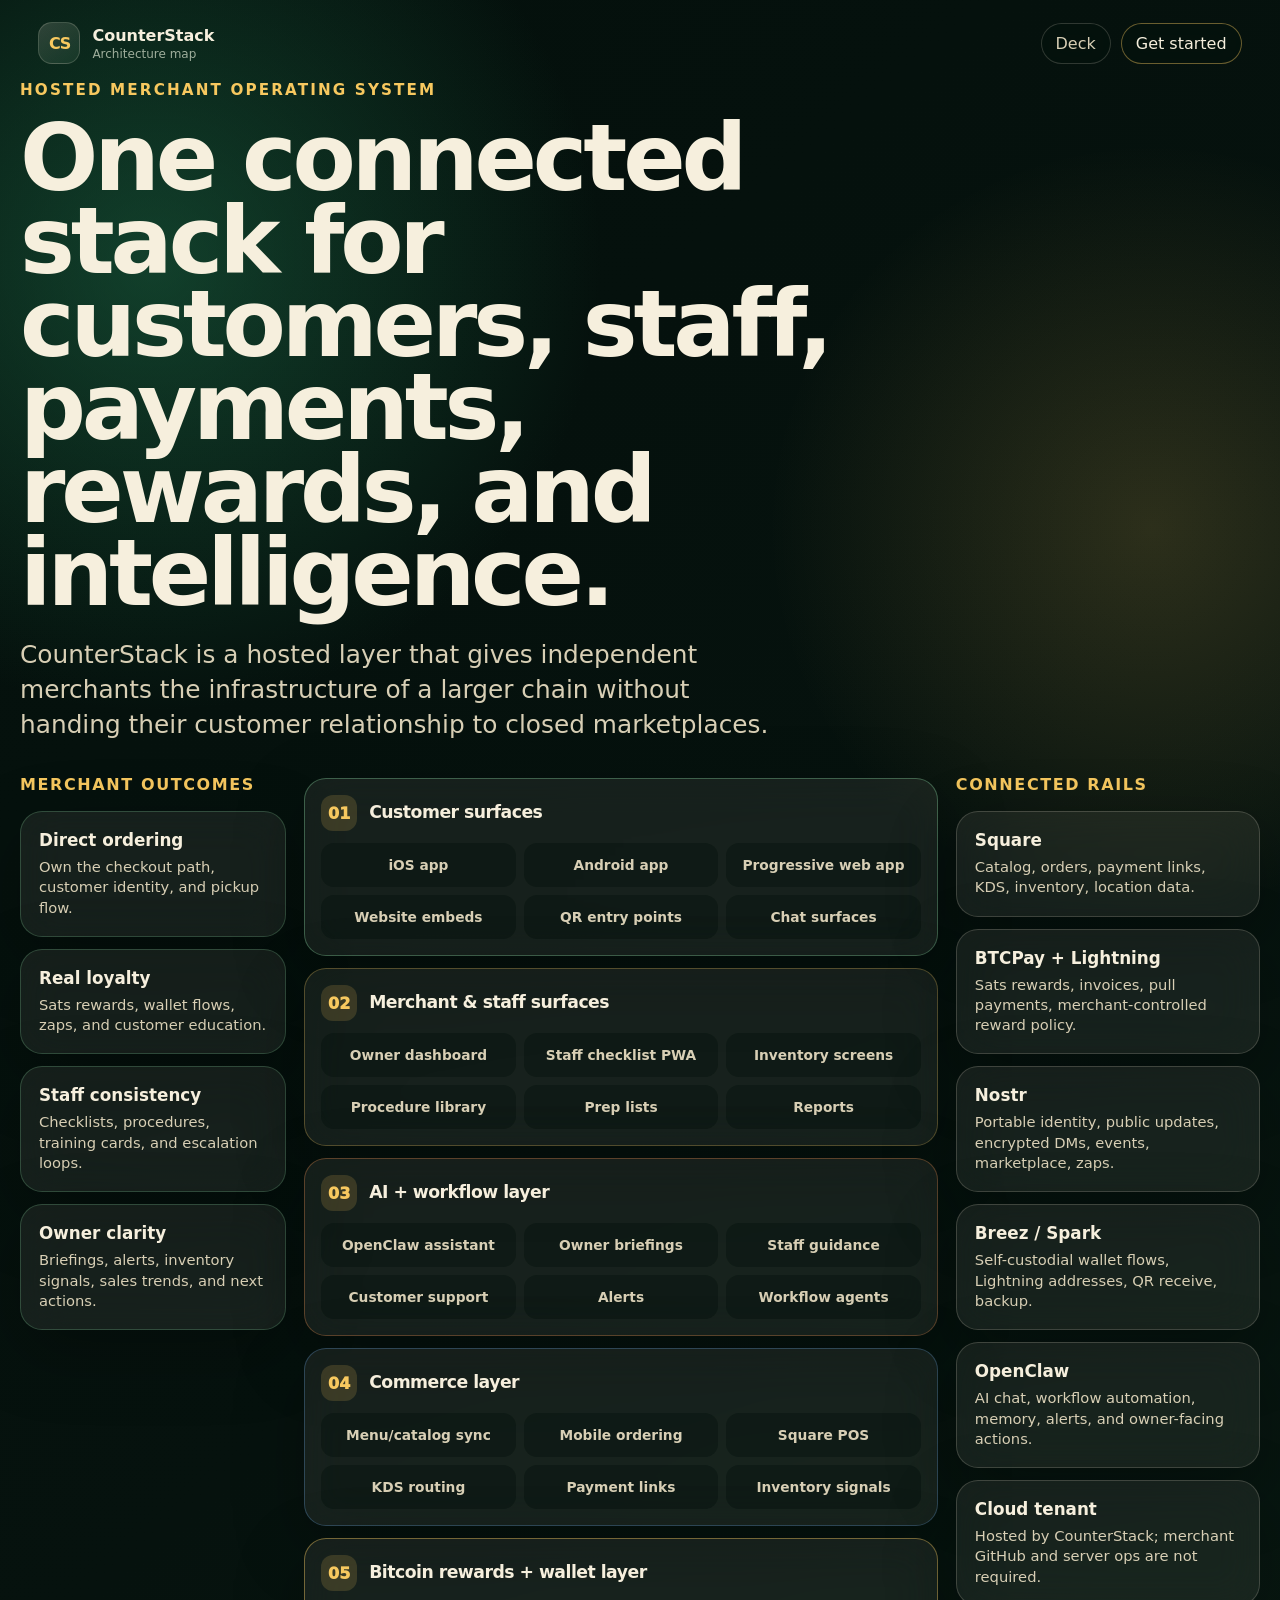
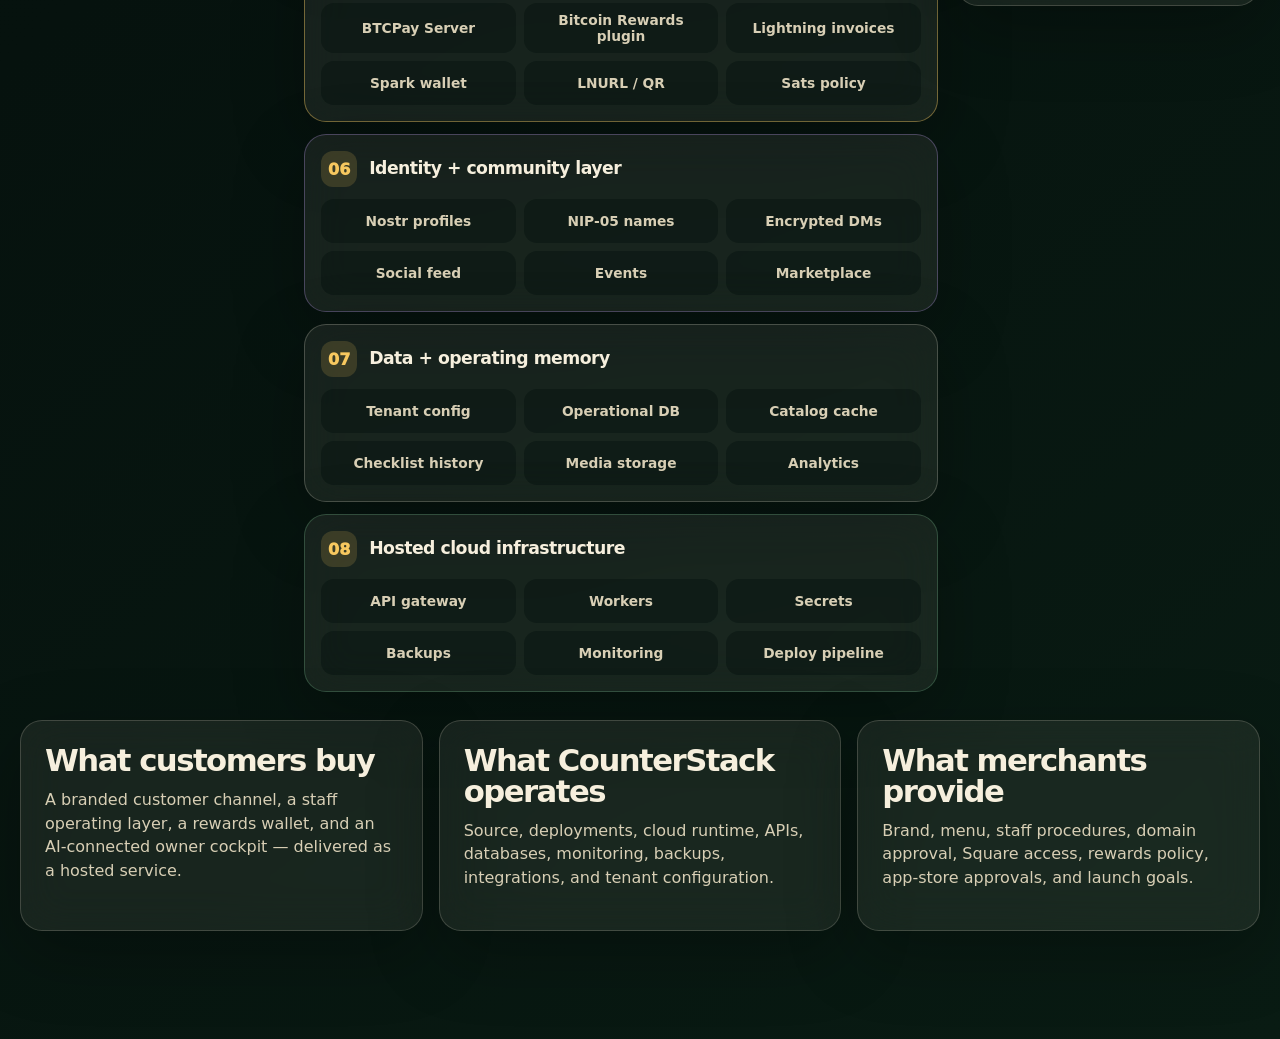
==== commit 96dc72ad: "Remove execution path from customer deck" ====
--- a/site/architecture.html
+++ b/site/architecture.html
@@ -7,7 +7,7 @@
       name="description"
       content="CounterStack architecture: a hosted merchant operating system for customer apps, staff ops, Bitcoin rewards, Nostr identity, and AI assistance."
     />
-    <title>Architecture — CounterStack / Open Ops</title>
+    <title>Architecture — CounterStack / CounterStack</title>
     <link rel="stylesheet" href="styles.css" />
   </head>
   <body class="architecture-page">
@@ -33,7 +33,7 @@
         <p class="eyebrow">Hosted merchant operating system</p>
         <h1>One connected stack for customers, staff, payments, rewards, and intelligence.</h1>
         <p class="lead">
-          CounterStack is the proposed customer-facing name for the Open Ops platform: a hosted layer that gives independent merchants the infrastructure of a larger chain without handing their customer relationship to closed marketplaces.
+          CounterStack is a hosted layer that gives independent merchants the infrastructure of a larger chain without handing their customer relationship to closed marketplaces.
         </p>
       </section>
 
@@ -123,7 +123,7 @@
           </p>
         </article>
         <article>
-          <h2>What Open Ops operates</h2>
+          <h2>What CounterStack operates</h2>
           <p>
             Source, deployments, cloud runtime, APIs, databases, monitoring, backups, integrations, and tenant configuration.
           </p>
@@ -136,26 +136,6 @@
         </article>
       </section>
 
-      <section class="naming-lab" aria-labelledby="naming-title">
-        <p class="eyebrow">Naming brainstorm</p>
-        <h2 id="naming-title">Open Ops is the repo. The customer brand should feel more merchant-native.</h2>
-        <div class="name-recommendation">
-          <span>Recommended working name</span>
-          <strong>CounterStack</strong>
-          <p>The operating stack behind the counter: ordering, rewards, staff ops, inventory, and AI.</p>
-        </div>
-        <div class="name-grid">
-          <article><strong>CounterStack</strong><span>Best balance of merchant + platform. Feels concrete, extensible, and technical enough.</span></article>
-          <article><strong>ShopPilot</strong><span>Strong AI/control-surface vibe. Friendly, less open-source/protocol heavy.</span></article>
-          <article><strong>MerchantLoop</strong><span>Great for customer loyalty + ops feedback loops. Softer, more SaaS-like.</span></article>
-          <article><strong>OpenTill</strong><span>Best open-source/Bitcoin/POS signal. Narrower because it sounds payment-first.</span></article>
-          <article><strong>MainstreetOS</strong><span>Clear audience and mission. Needs careful trademark/domain check.</span></article>
-          <article><strong>CounterFlow</strong><span>Good workflow/operations feel. Less broad than CounterStack.</span></article>
-          <article><strong>IndieStack</strong><span>Strong independent merchant energy. More developer-coded.</span></article>
-          <article><strong>StorePilot</strong><span>Simple and customer-friendly. More generic, but easy to understand.</span></article>
-        </div>
-        <p class="naming-note">Next step before committing: domain, trademark, and app-store name checks. Until then, “CounterStack” is the cleanest working brand for customer-facing materials.</p>
-      </section>
     </main>
   </body>
 </html>
--- a/site/styles.css
+++ b/site/styles.css
@@ -2140,3 +2140,48 @@
 .architecture-hero h1 {
   letter-spacing: -0.045em;
 }
+
+.managed-grid {
+  display: grid;
+  grid-template-columns: repeat(4, minmax(0, 1fr));
+  gap: 14px;
+}
+
+.managed-grid article {
+  min-height: 260px;
+  padding: 24px;
+  border: 1px solid var(--line);
+  border-radius: var(--radius);
+  background:
+    linear-gradient(145deg, rgba(246, 239, 221, 0.12), rgba(246, 239, 221, 0.05)),
+    rgba(5, 18, 14, 0.62);
+  box-shadow: var(--shadow);
+  backdrop-filter: blur(22px);
+}
+
+.managed-grid span {
+  display: block;
+  margin-bottom: 44px;
+  color: rgba(247, 200, 95, 0.56);
+  font-size: 3.6rem;
+  font-weight: 950;
+  line-height: 0.82;
+  letter-spacing: -0.08em;
+}
+
+.managed-grid h3 {
+  margin-bottom: 12px;
+  color: var(--cream);
+  font-size: 1.28rem;
+}
+
+.managed-grid p {
+  color: var(--cream-soft);
+  line-height: 1.42;
+}
+
+@media (max-width: 980px) {
+  .managed-grid {
+    grid-template-columns: 1fr;
+  }
+}
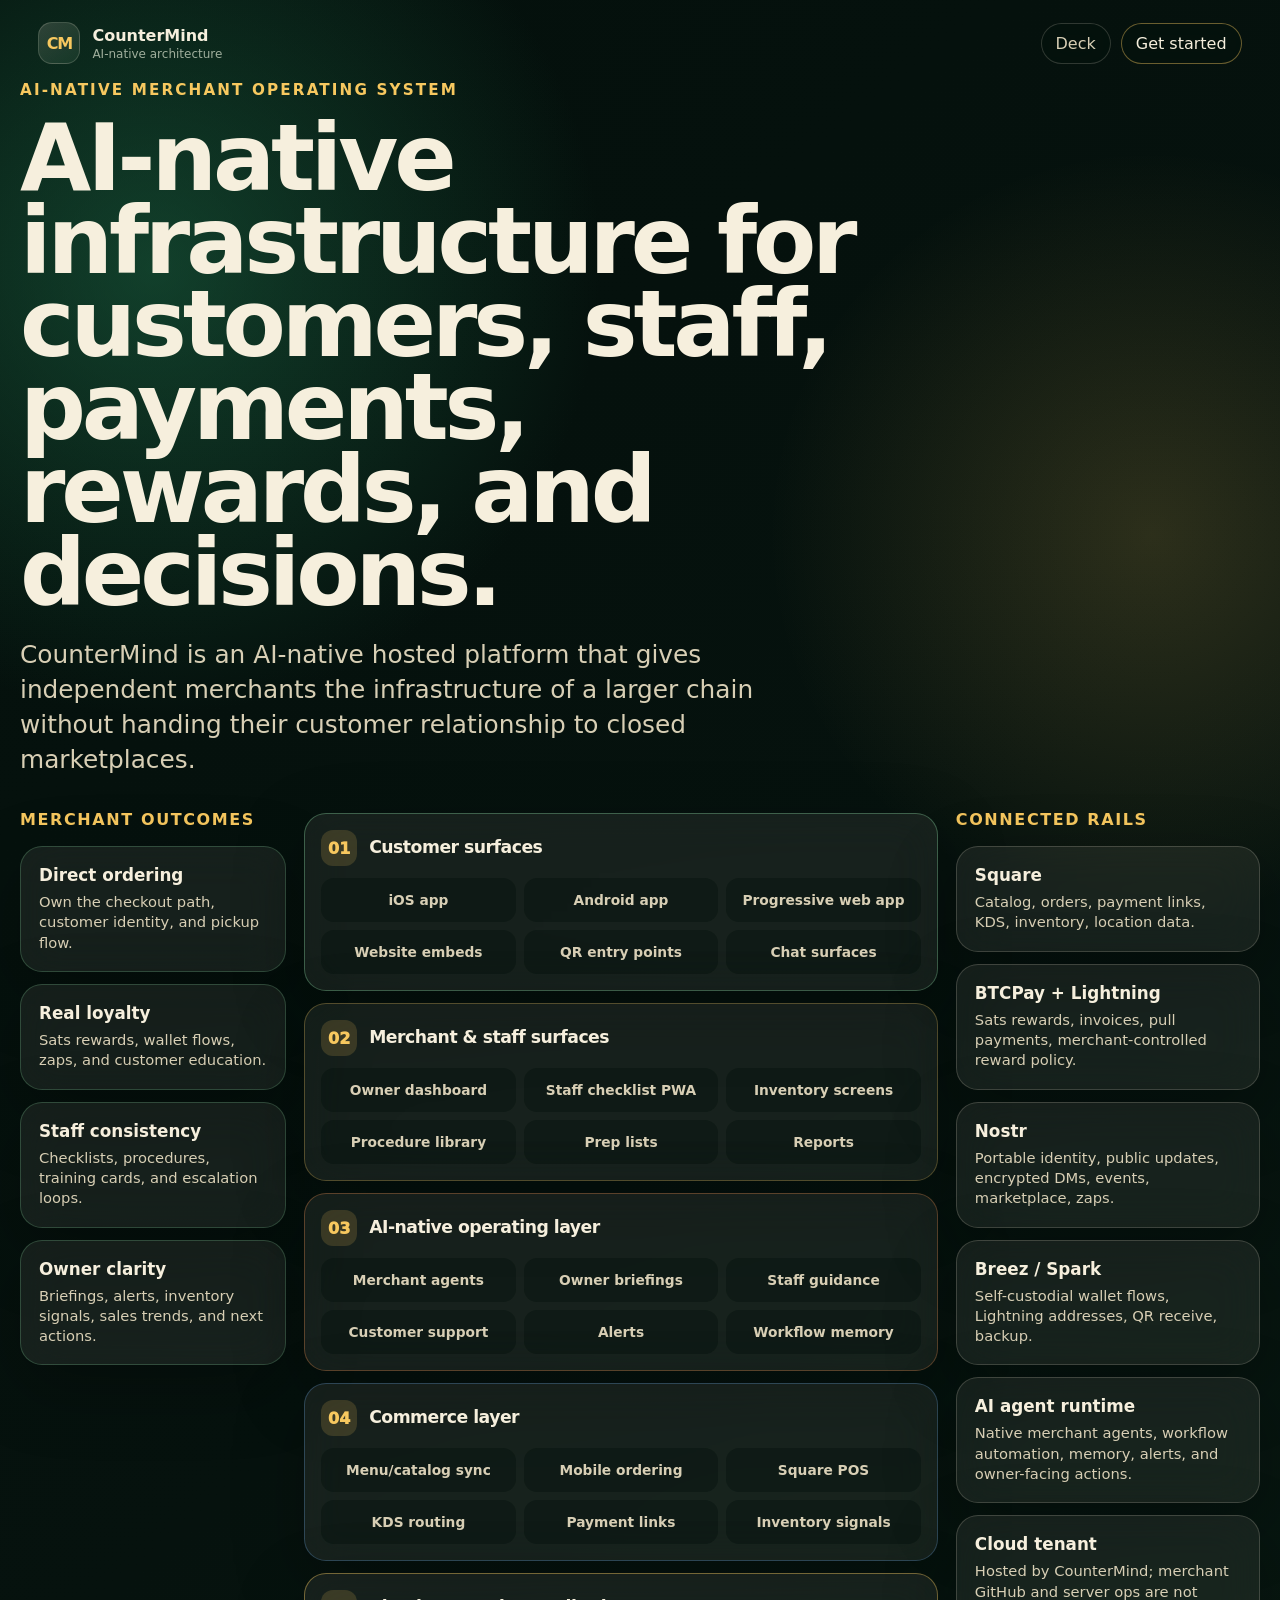
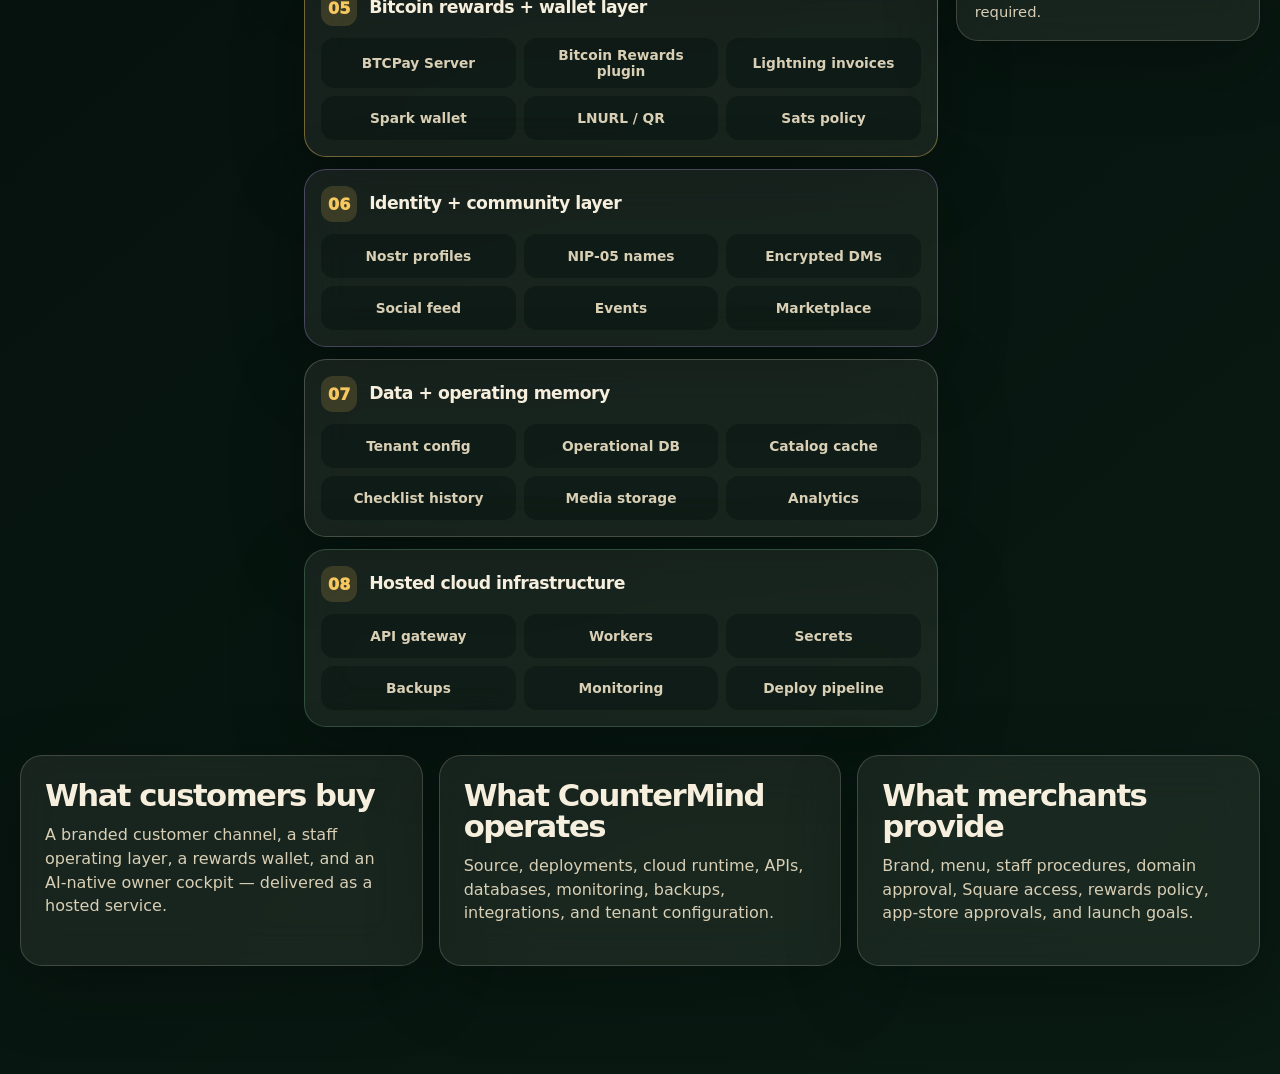
==== commit fdadf2ef: "Reframe as AI-native CounterMind platform" ====
--- a/site/architecture.html
+++ b/site/architecture.html
@@ -5,9 +5,9 @@
     <meta name="viewport" content="width=device-width, initial-scale=1" />
     <meta
       name="description"
-      content="CounterStack architecture: a hosted merchant operating system for customer apps, staff ops, Bitcoin rewards, Nostr identity, and AI assistance."
+      content="CounterMind architecture: an AI-native hosted merchant operating system for customer apps, staff ops, Bitcoin rewards, Nostr identity, and merchant agents."
     />
-    <title>Architecture — CounterStack / CounterStack</title>
+    <title>Architecture — CounterMind</title>
     <link rel="stylesheet" href="styles.css" />
   </head>
   <body class="architecture-page">
@@ -16,10 +16,10 @@
 
     <header class="topbar intake-topbar">
       <a class="brand" href="index.html#1" aria-label="Back to deck">
-        <span class="brand-mark">CS</span>
+        <span class="brand-mark">CM</span>
         <span>
-          <strong>CounterStack</strong>
-          <small>Architecture map</small>
+          <strong>CounterMind</strong>
+          <small>AI-native architecture</small>
         </span>
       </a>
       <div class="topbar-actions">
@@ -30,14 +30,14 @@
 
     <main class="architecture-shell">
       <section class="architecture-hero">
-        <p class="eyebrow">Hosted merchant operating system</p>
-        <h1>One connected stack for customers, staff, payments, rewards, and intelligence.</h1>
+        <p class="eyebrow">AI-native merchant operating system</p>
+        <h1>AI-native infrastructure for customers, staff, payments, rewards, and decisions.</h1>
         <p class="lead">
-          CounterStack is a hosted layer that gives independent merchants the infrastructure of a larger chain without handing their customer relationship to closed marketplaces.
+          CounterMind is an AI-native hosted platform that gives independent merchants the infrastructure of a larger chain without handing their customer relationship to closed marketplaces.
         </p>
       </section>
 
-      <section class="architecture-map" aria-label="Comprehensive CounterStack architecture diagram">
+      <section class="architecture-map" aria-label="Comprehensive CounterMind architecture diagram">
         <div class="map-column outcomes">
           <h2>Merchant outcomes</h2>
           <div class="map-card outcome-card"><strong>Direct ordering</strong><span>Own the checkout path, customer identity, and pickup flow.</span></div>
@@ -62,9 +62,9 @@
           </div>
 
           <div class="architecture-layer intelligence-layer">
-            <div class="layer-title"><span>03</span><h2>AI + workflow layer</h2></div>
+            <div class="layer-title"><span>03</span><h2>AI-native operating layer</h2></div>
             <div class="layer-grid">
-              <b>OpenClaw assistant</b><b>Owner briefings</b><b>Staff guidance</b><b>Customer support</b><b>Alerts</b><b>Workflow agents</b>
+              <b>Merchant agents</b><b>Owner briefings</b><b>Staff guidance</b><b>Customer support</b><b>Alerts</b><b>Workflow memory</b>
             </div>
           </div>
 
@@ -110,8 +110,8 @@
           <div class="map-card"><strong>BTCPay + Lightning</strong><span>Sats rewards, invoices, pull payments, merchant-controlled reward policy.</span></div>
           <div class="map-card"><strong>Nostr</strong><span>Portable identity, public updates, encrypted DMs, events, marketplace, zaps.</span></div>
           <div class="map-card"><strong>Breez / Spark</strong><span>Self-custodial wallet flows, Lightning addresses, QR receive, backup.</span></div>
-          <div class="map-card"><strong>OpenClaw</strong><span>AI chat, workflow automation, memory, alerts, and owner-facing actions.</span></div>
-          <div class="map-card"><strong>Cloud tenant</strong><span>Hosted by CounterStack; merchant GitHub and server ops are not required.</span></div>
+          <div class="map-card"><strong>AI agent runtime</strong><span>Native merchant agents, workflow automation, memory, alerts, and owner-facing actions.</span></div>
+          <div class="map-card"><strong>Cloud tenant</strong><span>Hosted by CounterMind; merchant GitHub and server ops are not required.</span></div>
         </div>
       </section>
 
@@ -119,11 +119,11 @@
         <article>
           <h2>What customers buy</h2>
           <p>
-            A branded customer channel, a staff operating layer, a rewards wallet, and an AI-connected owner cockpit — delivered as a hosted service.
+            A branded customer channel, a staff operating layer, a rewards wallet, and an AI-native owner cockpit — delivered as a hosted service.
           </p>
         </article>
         <article>
-          <h2>What CounterStack operates</h2>
+          <h2>What CounterMind operates</h2>
           <p>
             Source, deployments, cloud runtime, APIs, databases, monitoring, backups, integrations, and tenant configuration.
           </p>
--- a/site/styles.css
+++ b/site/styles.css
@@ -2185,3 +2185,8 @@
     grid-template-columns: 1fr;
   }
 }
+
+.ai-capabilities span {
+  color: #e7dcc4;
+  font-size: 1rem;
+}
